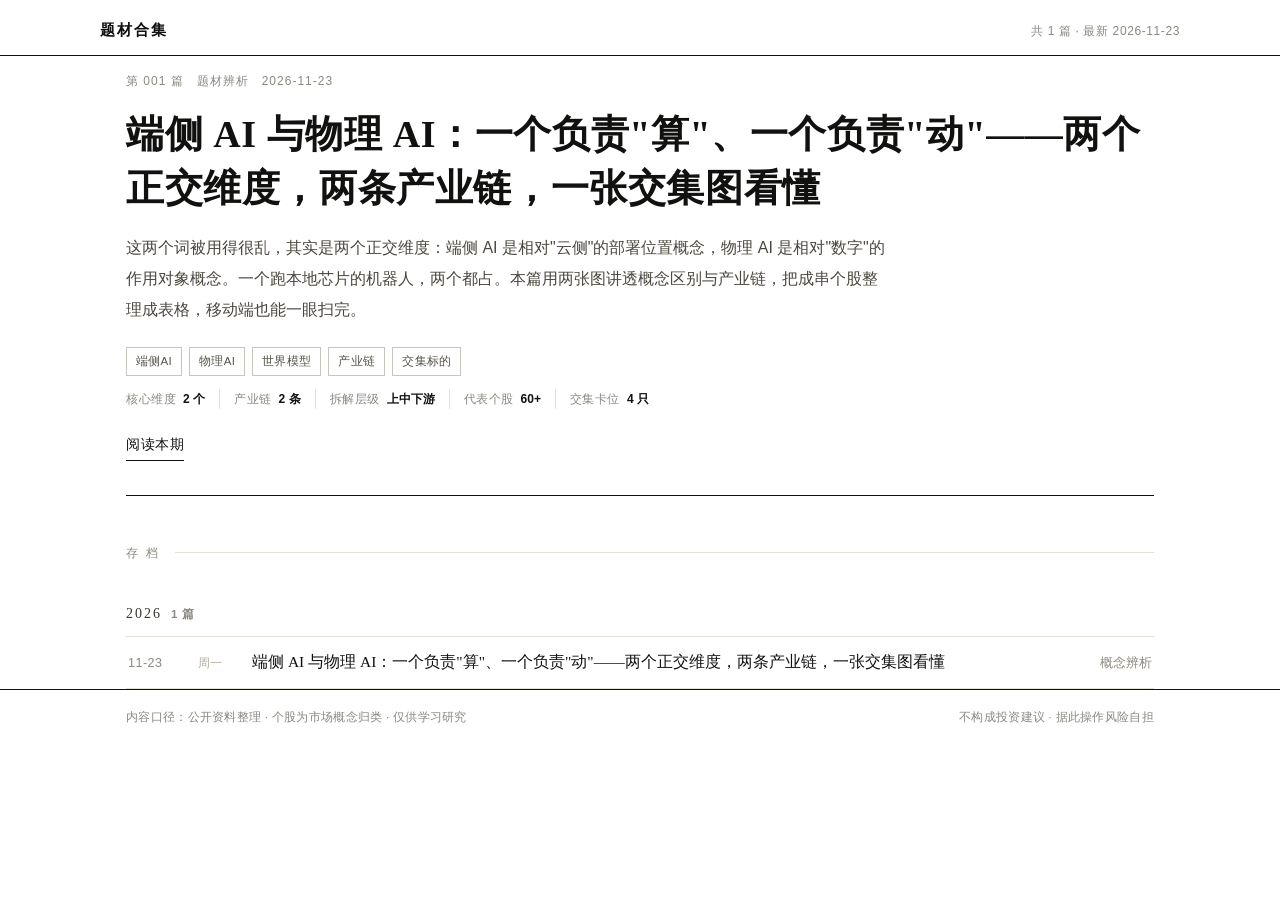
==== index.html @ 65a0694a "改版为期刊形式：报头+存档+独立文章页，含移动端响应式" ====
<!DOCTYPE html>
<html lang="zh-CN"><head>
<meta charset="utf-8">
<meta name="viewport" content="width=device-width,initial-scale=1">
<title>题材合集 · 股票题材概念与产业链</title>
<link rel="stylesheet" href="assets/base.css">
<link rel="stylesheet" href="assets/index.css">
<style>
.latest .tags{display:flex;flex-wrap:wrap;gap:7px;margin:0 0 4px}
.latest .tags span{font-size:11.5px;color:#57544c;border:1px solid var(--hair2);padding:2px 9px;letter-spacing:.3px}
</style>
</head><body>
<header class="masthead"><div class="wrap">
  <a class="brand" href="index.html">题材合集</a>
  <div class="mhmeta">共 1 篇 · 最新 2026-11-23</div>
</div></header>
<main class="wrap">
  <section class="latest">
    <div class="meta">第 001 篇　题材辨析　2026-11-23</div>
    <h1><a href="issues/2026-11-23.html">端侧 AI 与物理 AI：一个负责"算"、一个负责"动"——两个正交维度，两条产业链，一张交集图看懂</a></h1>
    <p class="dek">这两个词被用得很乱，其实是两个正交维度：端侧 AI 是相对"云侧"的部署位置概念，物理 AI 是相对"数字"的作用对象概念。一个跑本地芯片的机器人，两个都占。本篇用两张图讲透概念区别与产业链，把成串个股整理成表格，移动端也能一眼扫完。</p>
    <div class="tags"><span>端侧AI</span><span>物理AI</span><span>世界模型</span><span>产业链</span><span>交集标的</span></div>
    <ul class="tape-mood"><li><span class="tk">核心维度</span><b>2 个</b></li><li><span class="tk">产业链</span><b>2 条</b></li><li><span class="tk">拆解层级</span><b>上中下游</b></li><li><span class="tk">代表个股</span><b>60+</b></li><li><span class="tk">交集卡位</span><b>4 只</b></li></ul>
    <a class="more" href="issues/2026-11-23.html">阅读本期</a>
  </section>

  <section class="archive">
    <div class="archive-h">存 档</div>
    <div class="year">2026<em>1 篇</em></div><ul class="rows">
      <li><a href="issues/2026-11-23.html"><span class="d">11-23</span><span class="w">周一</span><span class="t">端侧 AI 与物理 AI：一个负责"算"、一个负责"动"——两个正交维度，两条产业链，一张交集图看懂</span><span class="c">概念辨析</span></a></li>
    </ul>
  </section>
</main>
<footer class="foot"><div class="wrap">
  <span>内容口径：公开资料整理 · 个股为市场概念归类 · 仅供学习研究</span>
  <span>不构成投资建议 · 据此操作风险自担</span>
</div></footer>
</body></html>
---- assets/base.css ----
/* ---------------------------------------------------------------
   A股复盘期刊 · 编辑部风格
   原则：白底、细线、衬线标题、无卡片无阴影无彩色标签
   --------------------------------------------------------------- */
:root{
  --ink:#111110;
  --body:#26251f;
  --muted:#8b887f;
  --hair:#e4e1da;
  --hair2:#c9c5bb;
  --up:#b02a1e;
  --down:#166b45;
}
*{box-sizing:border-box}
html{-webkit-text-size-adjust:100%}
body{
  margin:0;background:#fff;color:var(--body);
  font-family:-apple-system,BlinkMacSystemFont,"PingFang SC","Hiragino Sans GB","Microsoft YaHei",sans-serif;
  font-size:16.5px;line-height:1.95;
  -webkit-font-smoothing:antialiased;
  font-feature-settings:"palt" 1;
}
a{color:inherit;text-decoration:none}
.wrap{max-width:1080px;margin:0 auto;padding:0 26px}
.serif{font-family:"Songti SC","Source Han Serif SC","Noto Serif CJK SC",Georgia,serif}

/* ---------- 报头 ---------- */
.masthead{border-bottom:1px solid var(--ink);background:#fff}
.masthead .wrap{display:flex;align-items:baseline;justify-content:space-between;gap:20px;padding:15px 0 11px}
.masthead .brand{font-size:15px;letter-spacing:2px;font-weight:600;color:var(--ink)}
.masthead .mhmeta{font-size:12px;color:var(--muted);letter-spacing:.6px;white-space:nowrap}

/* ---------- 版面 ---------- */
.layout{display:grid;grid-template-columns:200px minmax(0,1fr);gap:48px;padding:40px 0 90px}
@media(max-width:920px){.layout{grid-template-columns:1fr;gap:0;padding-top:26px}}

/* ---------- 目录 ---------- */
.toc{position:sticky;top:26px;align-self:start;font-size:12px;line-height:1.5}
.toc .toc-t{font-size:11px;letter-spacing:2px;color:var(--muted);margin-bottom:11px;padding-bottom:8px;border-bottom:1px solid var(--hair)}
.toc ol{list-style:none;margin:0;padding:0}
.toc li{margin:0 0 3px}
.toc a{display:block;padding:5px 0;color:#57544c;transition:color .12s}
.toc a:hover{color:var(--up)}
@media(max-width:920px){
  .toc{position:static;margin-bottom:28px;padding-bottom:18px;border-bottom:1px solid var(--hair)}
  .toc ol{columns:2;column-gap:22px}
}

/* ---------- 标题区 ---------- */
.meta{font-size:12px;color:var(--muted);letter-spacing:1px;margin-bottom:14px}
h1.hl{
  font-family:"Songti SC","Source Han Serif SC","Noto Serif CJK SC",Georgia,serif;
  font-size:31px;line-height:1.45;letter-spacing:.5px;font-weight:700;
  margin:0 0 14px;color:var(--ink);
}
.dek{font-size:15.5px;line-height:1.9;color:#57544c;margin:0 0 30px;padding-bottom:26px;border-bottom:1px solid var(--hair)}
@media(max-width:640px){h1.hl{font-size:25px}}

/* ---------- 正文 ---------- */
article{max-width:720px}
h2{
  font-family:"Songti SC","Source Han Serif SC","Noto Serif CJK SC",Georgia,serif;
  font-size:19px;font-weight:700;letter-spacing:.4px;color:var(--ink);
  margin:52px 0 18px;padding-top:13px;border-top:1px solid var(--ink);
}
h3{font-size:16.5px;font-weight:700;color:var(--ink);margin:34px 0 10px;letter-spacing:.2px}
h4{font-size:15px;font-weight:600;margin:24px 0 8px;color:#3a3730}
p{margin:0 0 15px;text-align:left}
strong{font-weight:700;color:#000}
em{font-style:normal;font-weight:600}
hr{display:none}
code{font-family:ui-monospace,SFMono-Regular,Menlo,monospace;font-size:.87em;background:#f4f2ec;padding:1px 5px}

/* 数据来源等说明 */
blockquote{
  margin:0 0 34px;padding:0;border:none;color:var(--muted);
  font-size:12.5px;line-height:1.85;
}
blockquote p{margin:0 0 5px;text-align:left}
blockquote p:last-child{margin:0}

/* 列表：短横线游标 */
ul,ol{margin:0 0 18px;padding:0;list-style:none}
li{position:relative;padding-left:1.15em;margin:0 0 10px;line-height:1.85}
li::before{content:"–";position:absolute;left:0;top:0;color:#b3aea3}
ol{counter-reset:n}
ol li{padding-left:1.5em;counter-increment:n}
ol li::before{content:counter(n) ".";color:var(--muted);font-size:.9em}
ul ul,ol ul,ul ol{margin:9px 0 0}

/* 表格：无边框无斑马，报纸数据表 */
.tbl{overflow-x:auto;margin:20px 0 28px}
table{width:100%;border-collapse:collapse;font-size:13.5px;line-height:1.72;font-variant-numeric:tabular-nums}
thead th{
  border-bottom:1.5px solid var(--ink);padding:0 10px 8px;text-align:left;
  font-weight:600;font-size:12px;letter-spacing:.4px;color:#3a3730;white-space:nowrap;
}
thead th:first-child,td:first-child{padding-left:0}
tbody td{padding:10px 10px 10px 10px;border-bottom:1px solid var(--hair);vertical-align:top}
tbody tr:last-child td{border-bottom:1px solid var(--hair2)}
td:first-child{font-weight:600;color:var(--ink);white-space:nowrap}
tbody tr:hover{background:#fcfbf8}

/* 涨跌色 */
.up{color:var(--up)}
.down{color:var(--down)}
.flat{color:var(--muted)}

/* ---------- 翻页 ---------- */
.pager{display:flex;justify-content:space-between;gap:30px;margin-top:64px;padding-top:18px;border-top:1px solid var(--hair);font-size:13px}
.pager a{color:#57544c;max-width:46%}
.pager a:hover{color:var(--up)}
.pager .dir{display:block;font-size:11px;color:var(--muted);letter-spacing:1.5px;margin-bottom:4px}
.pager a.next{text-align:right;margin-left:auto}

/* ---------- 页脚 ---------- */
.foot{border-top:1px solid var(--ink);margin-top:0;padding:16px 0 64px;font-size:11.5px;color:var(--muted);letter-spacing:.3px}
.foot .wrap{display:flex;justify-content:space-between;gap:18px;flex-wrap:wrap}

@media print{
  body{font-size:11pt;line-height:1.7}
  .toc,.pager,.masthead .mhmeta{display:none}
  .layout{grid-template-columns:1fr;padding:0}
  h2{break-after:avoid}
  .tbl{overflow:visible}
}

/* ---------- 整行加粗的小标题（报告里的 1./2./3.） ---------- */
p.k{
  margin:30px 0 9px;font-size:15.5px;line-height:1.75;
  letter-spacing:.2px;color:var(--ink);
}
p.k strong{font-weight:700}

/* ---------- 市场速览数据栏（正文顶部 · 借鉴终端版速览格，改用报纸数据表做法） ---------- */
.tape{margin:0 0 40px;border-bottom:1px solid var(--hair2)}
.tape-h{
  display:flex;justify-content:space-between;align-items:baseline;gap:16px;
  font-size:10.5px;letter-spacing:2.5px;color:var(--muted);
  padding:11px 0 9px;border-top:1px solid var(--ink);border-bottom:1px solid var(--hair);
}
.tape-idx{
  display:grid;grid-template-columns:repeat(4,1fr);
  margin:0;padding:5px 0 6px;list-style:none;
}
.tape-idx li{
  position:static;margin:0;padding:10px 15px 11px;min-width:0;
  line-height:1.4;border-left:1px solid var(--hair);
}
.tape-idx li::before{content:none}
.tape-idx li:nth-child(4n+1){border-left:none;padding-left:0}
.tape-idx li:nth-child(n+5){border-top:1px solid var(--hair)}
.tape-idx .tnm{display:block;font-size:11px;color:var(--muted);letter-spacing:.4px;margin-bottom:2px}
.tape-idx .tvl{
  font-size:18px;font-weight:600;color:var(--ink);
  font-variant-numeric:tabular-nums;letter-spacing:-.2px;margin-right:7px;
}
.tape-idx .tch{font-size:12.5px;font-weight:600;font-variant-numeric:tabular-nums}
.tape-idx .tn{
  display:block;font-size:10.5px;color:var(--muted);line-height:1.5;margin-top:4px;
  white-space:nowrap;overflow:hidden;text-overflow:ellipsis;
}
.tape-mood{
  display:flex;flex-wrap:wrap;margin:0;padding:11px 0 12px;list-style:none;
  border-top:1px solid var(--hair);font-size:12px;
}
.tape-mood li{position:static;margin:0;padding:0 14px;line-height:1.7;white-space:nowrap}
.tape-mood li::before{content:none}
.tape-mood li:first-child{padding-left:0}
.tape-mood li+li{border-left:1px solid var(--hair)}
.tape-mood .tk{color:var(--muted);margin-right:7px;letter-spacing:.5px}
.tape-mood b{font-weight:600;color:var(--ink);font-variant-numeric:tabular-nums}
@media(max-width:760px){
  .tape-idx{grid-template-columns:repeat(2,1fr);padding:3px 0 4px}
  .tape-idx li{padding:9px 13px 10px}
  .tape-idx li:nth-child(4n+1){border-left:1px solid var(--hair);padding-left:13px}
  .tape-idx li:nth-child(2n+1){border-left:none;padding-left:0}
  .tape-idx li:nth-child(n+3){border-top:1px solid var(--hair)}
  .tape-idx li:nth-child(-n+2){border-top:none}
  .tape-idx .tvl{font-size:16.5px}
  .tape-mood{font-size:11.5px}
  .tape-mood li{padding:0 11px}
  .tape-mood li:first-child{padding-left:0}
}
@media print{.tape{break-inside:avoid}}

/* 情绪行：涨跌家数着色 + 量能环比小注 */
.tape-mood b.up{color:var(--up)}
.tape-mood b.down{color:var(--down)}
.tape-mood .tsub{font-style:normal;font-size:10.5px;color:var(--muted);margin-left:6px;letter-spacing:0}

/* 文末：数据来源与口径 */
.source-notes{margin:56px 0 0;padding-top:15px;border-top:1px solid var(--hair)}
.source-notes blockquote{margin:0;font-size:11.5px;line-height:1.85;color:var(--muted)}
.source-notes blockquote p{margin:0 0 4px}
.source-notes blockquote p:last-child{margin:0}
.source-notes+.pager{margin-top:34px}
---- assets/index.css ----
/* ---------------------------------------------------------------
   目录页 · 编辑部存档样式
   --------------------------------------------------------------- */

/* ---------- 最新一期（开篇，不用卡片不用按钮） ---------- */
.latest{padding:14px 0 34px;border-bottom:1px solid var(--ink)}
.latest h1{
  font-family:"Songti SC","Source Han Serif SC","Noto Serif CJK SC",Georgia,serif;
  font-size:38px;line-height:1.42;letter-spacing:.6px;font-weight:700;
  margin:0 0 16px;color:var(--ink);
}
.latest h1 a:hover{text-decoration:underline;text-underline-offset:6px;text-decoration-thickness:1px}
.latest .dek{font-size:16px;line-height:1.95;color:#4a473f;margin:0 0 22px;padding:0;border:none;max-width:760px}
.latest .quote{
  font-size:13px;color:var(--muted);line-height:1.9;margin:0 0 20px;
  padding-left:14px;border-left:1px solid var(--hair2);max-width:700px;
}
.indices{display:flex;flex-wrap:wrap;gap:0 26px;font-size:13px;color:#4a473f;font-variant-numeric:tabular-nums}
.indices span{white-space:nowrap}
.indices b{font-weight:600;color:var(--ink);margin-right:7px;font-weight:400}
.latest .more{display:inline-block;margin-top:22px;font-size:13.5px;color:var(--ink);border-bottom:1px solid var(--ink);padding-bottom:2px}
.latest .more:hover{color:var(--up);border-color:var(--up)}
@media(max-width:640px){.latest h1{font-size:27px}.latest .dek{font-size:15px}}

/* ---------- 存档 ---------- */
.archive{margin-top:46px}
.archive-h{
  display:flex;align-items:baseline;gap:14px;margin:0 0 6px;
  font-size:12px;letter-spacing:2.5px;color:var(--muted);
}
.archive-h::after{content:"";flex:1;height:1px;background:var(--hair);transform:translateY(-4px)}
.year{
  margin:34px 0 0;padding-bottom:9px;border-bottom:1px solid var(--hair);
  font-family:"Songti SC","Source Han Serif SC",Georgia,serif;
  font-size:14px;letter-spacing:2px;color:#3a3730;
}
.year em{font-style:normal;font-family:-apple-system,"PingFang SC",sans-serif;font-size:11.5px;color:var(--muted);letter-spacing:.5px;margin-left:9px}

.rows{list-style:none;margin:0;padding:0}
.rows li{margin:0;padding:0;border-bottom:1px solid var(--hair);counter-increment:none}
.rows li::before{content:none}
.rows a{
  display:grid;grid-template-columns:56px 40px minmax(0,1fr) auto;
  align-items:baseline;gap:14px;padding:13px 2px;transition:background .12s;
}
.rows a:hover{background:#fcfbf8}
.rows a:hover .t{text-decoration:underline;text-underline-offset:4px;text-decoration-thickness:1px;text-decoration-color:var(--hair2)}
.rows .d{font-size:12.5px;color:var(--muted);font-variant-numeric:tabular-nums;letter-spacing:.5px}
.rows .w{font-size:11.5px;color:#b3aea3}
.rows .t{
  font-family:"Songti SC","Source Han Serif SC","Noto Serif CJK SC",Georgia,serif;
  font-size:15.5px;line-height:1.6;color:var(--ink);
  overflow:hidden;text-overflow:ellipsis;white-space:nowrap;
}
.rows .c{font-size:12.5px;font-variant-numeric:tabular-nums;color:var(--muted);white-space:nowrap}
.rows .c.up{color:var(--up)}
.rows .c.down{color:var(--down)}
.rows .closed .t{color:#8b887f}
.rows .closed .tag{font-size:10.5px;color:#b3aea3;border:1px solid var(--hair2);padding:0 5px;margin-left:8px;vertical-align:1px;letter-spacing:1px}

@media(max-width:640px){
  .rows a{grid-template-columns:46px 1fr;gap:6px 10px;padding:12px 0}
  .rows .t{grid-column:1 / -1;white-space:normal}
  .rows .w{display:none}
  .rows .c{grid-row:1;grid-column:2;justify-self:end}
}

/* 最新一期正文链接 */
.latest .more{font-size:14px;letter-spacing:.5px}

/* 目录页最新一期的情绪指标行 */
.latest .tape-mood{margin-top:13px;padding:0;border-top:none}
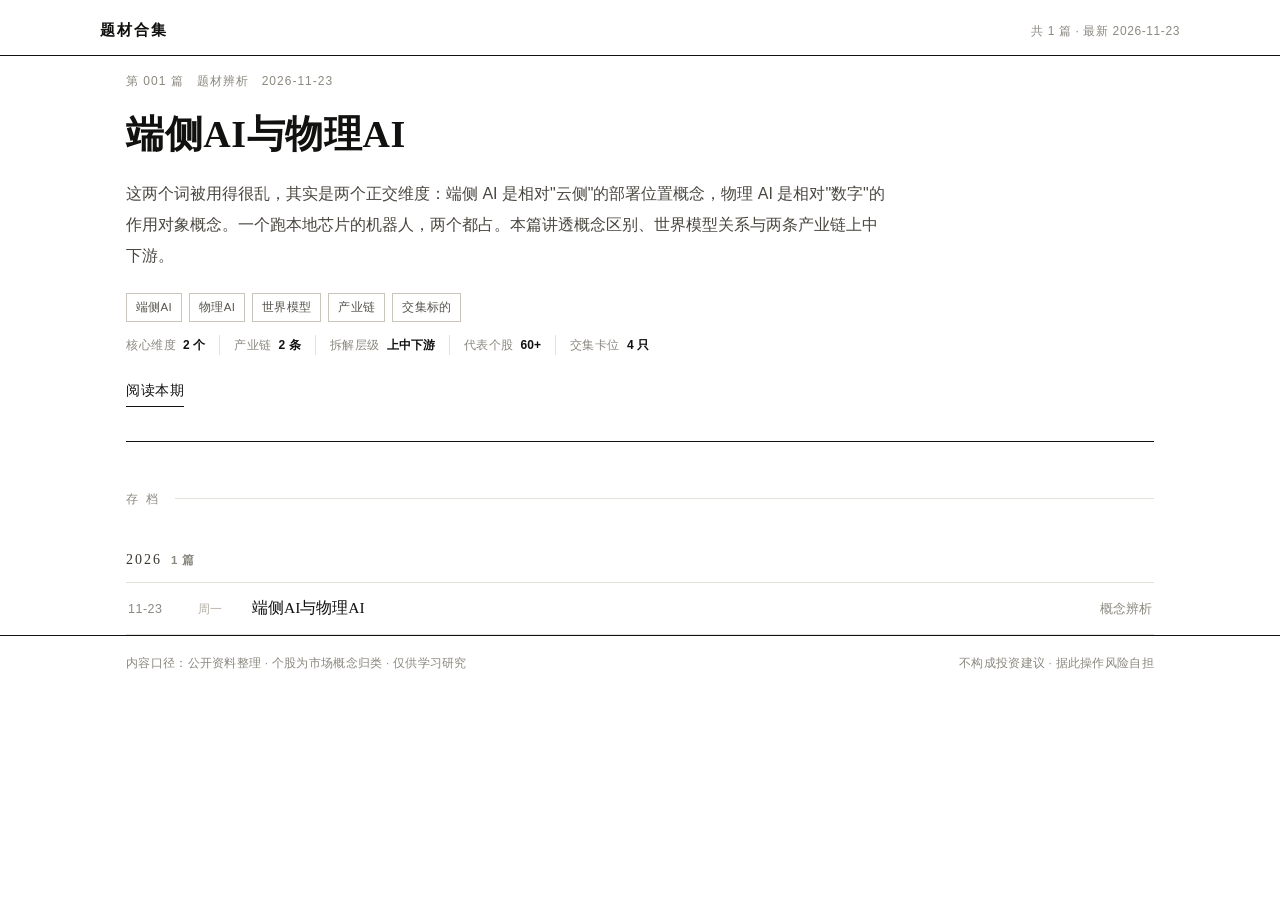
==== commit c1cdcb7f: "统一标题为端侧AI与物理AI，正文保持原HTML排版" ====
--- a/index.html
+++ b/index.html
@@ -17,8 +17,8 @@
 <main class="wrap">
   <section class="latest">
     <div class="meta">第 001 篇　题材辨析　2026-11-23</div>
-    <h1><a href="issues/2026-11-23.html">端侧 AI 与物理 AI：一个负责"算"、一个负责"动"——两个正交维度，两条产业链，一张交集图看懂</a></h1>
-    <p class="dek">这两个词被用得很乱，其实是两个正交维度：端侧 AI 是相对"云侧"的部署位置概念，物理 AI 是相对"数字"的作用对象概念。一个跑本地芯片的机器人，两个都占。本篇用两张图讲透概念区别与产业链，把成串个股整理成表格，移动端也能一眼扫完。</p>
+    <h1><a href="issues/2026-11-23.html">端侧AI与物理AI</a></h1>
+    <p class="dek">这两个词被用得很乱，其实是两个正交维度：端侧 AI 是相对"云侧"的部署位置概念，物理 AI 是相对"数字"的作用对象概念。一个跑本地芯片的机器人，两个都占。本篇讲透概念区别、世界模型关系与两条产业链上中下游。</p>
     <div class="tags"><span>端侧AI</span><span>物理AI</span><span>世界模型</span><span>产业链</span><span>交集标的</span></div>
     <ul class="tape-mood"><li><span class="tk">核心维度</span><b>2 个</b></li><li><span class="tk">产业链</span><b>2 条</b></li><li><span class="tk">拆解层级</span><b>上中下游</b></li><li><span class="tk">代表个股</span><b>60+</b></li><li><span class="tk">交集卡位</span><b>4 只</b></li></ul>
     <a class="more" href="issues/2026-11-23.html">阅读本期</a>
@@ -27,7 +27,7 @@
   <section class="archive">
     <div class="archive-h">存 档</div>
     <div class="year">2026<em>1 篇</em></div><ul class="rows">
-      <li><a href="issues/2026-11-23.html"><span class="d">11-23</span><span class="w">周一</span><span class="t">端侧 AI 与物理 AI：一个负责"算"、一个负责"动"——两个正交维度，两条产业链，一张交集图看懂</span><span class="c">概念辨析</span></a></li>
+      <li><a href="issues/2026-11-23.html"><span class="d">11-23</span><span class="w">周一</span><span class="t">端侧AI与物理AI</span><span class="c">概念辨析</span></a></li>
     </ul>
   </section>
 </main>
